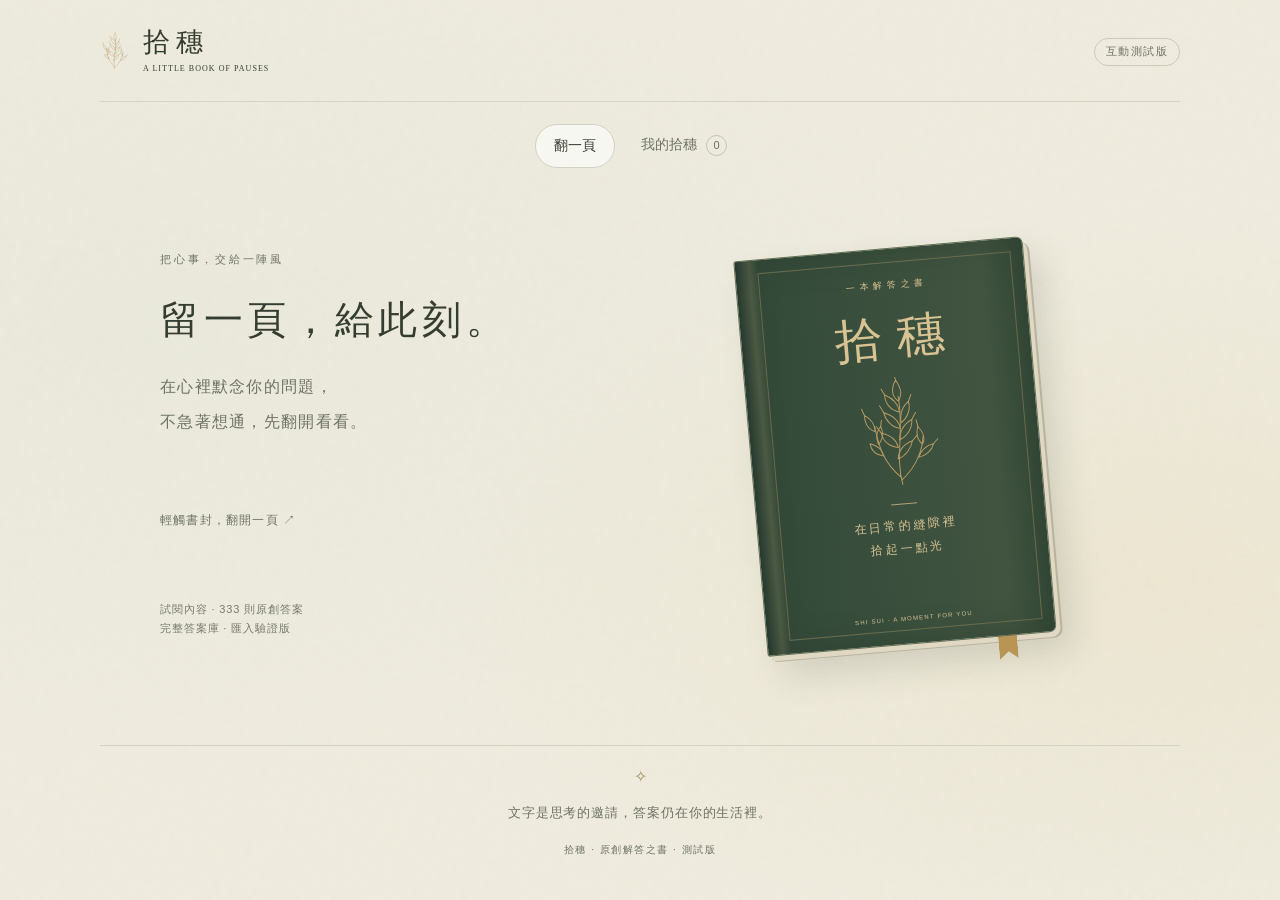
==== index.html @ 454f857f "Add tested 333-answer 拾穗 website and regression tests" ====
<!doctype html>
<html lang="zh-Hant-TW"><head><meta charset="utf-8"><meta name="viewport" content="width=device-width,initial-scale=1,viewport-fit=cover"><meta name="theme-color" content="#efecdf"><meta name="description" content="拾穗，一本留給此刻的解答之書。"><title>拾穗｜留一頁，給此刻</title><link rel="icon" href="wheat.svg" type="image/svg+xml"><link rel="stylesheet" href="style.css"><script defer src="engine.js"></script><script defer src="app.js"></script></head>
<body>
<header><a class="brand" href="#read" aria-label="拾穗首頁"><img src="wheat.svg" alt="" width="29" height="42"><span>拾穗<small>A LITTLE BOOK OF PAUSES</small></span></a><span class="edition">互動測試版</span></header>
<nav aria-label="主要導覽"><a href="#read" id="nav-read" aria-current="page">翻一頁</a><a href="#saved" id="nav-saved">我的拾穗 <span id="saved-count">0</span></a></nav>
<main id="main">
<section id="read-view" aria-labelledby="intro-title">
<div class="intro"><span class="eyebrow">把心事，交給一陣風</span><h1 id="intro-title">留一頁，給此刻。</h1><p>在心裡默念你的問題，<br>不急著想通，先翻開看看。</p></div>
<div id="load-error" class="notice" role="alert" hidden><p id="error-text"></p><button id="retry" class="text-button">重新讀取答案</button></div>
<div class="book-stage">
<button id="book" class="book" aria-label="翻開拾穗，隨機閱讀一頁" disabled><span class="cover"><span class="book-top">一 本 解 答 之 書</span><span class="book-title">拾穗</span><img src="wheat.svg" class="cover-wheat" alt=""><span class="book-rule"></span><span class="book-sub">在日常的縫隙裡<br>拾起一點光</span><span class="book-bottom">SHI SUI · A MOMENT FOR YOU</span></span><span class="ribbon" aria-hidden="true"></span></button>
<article id="page" class="page" hidden aria-labelledby="answer"><div class="page-top"><span>拾穗 · 此刻的一頁</span><span id="page-number"></span></div><div class="answer-body"><img src="wheat.svg" alt="" class="page-wheat"><h2 id="answer" tabindex="-1"></h2><p class="whisper">先讀這一句，也留意心裡的回聲。</p></div><button id="expand" class="expand" aria-expanded="false" aria-controls="reflection">展開哲理 <span aria-hidden="true">＋</span></button><div id="reflection" class="reflection" hidden></div><div class="page-actions"><button id="favorite" class="save-button" aria-pressed="false">收藏這一頁</button><button id="again" class="primary">再次翻頁 <span aria-hidden="true">↗</span></button></div><span class="page-fold" aria-hidden="true"></span></article>
</div><p id="book-hint" class="hint">正在整理書頁…</p><p class="sample-label">試閱內容 · <span id="data-count">—</span> 則原創答案<br><small>完整答案庫 · 匯入驗證版</small></p>
</section>
<section id="saved-view" hidden aria-labelledby="saved-title"><div class="intro"><span class="eyebrow">那些想留下的話</span><h1 id="saved-title" tabindex="-1">我的拾穗</h1><p>有些句子，值得再讀一次。</p></div><p class="storage-note">收藏只存在這個瀏覽器；清除網站資料會使收藏遺失。<br>收藏會保留當時的文字，不隨答案庫更新而改寫。</p><div id="saved-list"></div></section>
</main>
<footer><span class="footer-grain" aria-hidden="true">✧</span><p>文字是思考的邀請，答案仍在你的生活裡。</p><small>拾穗 · 原創解答之書 · 測試版</small></footer>
<div id="status" class="toast" role="status" aria-live="polite"></div><noscript>請啟用 JavaScript，才能翻頁與使用本機收藏。</noscript>
</body></html>
---- style.css ----
:root{--paper:#efecdf;--ink:#343d30;--muted:#6e7364;--olive:#394a3b;--gold:#ab8951;--line:#d4d3c4;--white:#fbf9f1;color-scheme:light}*{box-sizing:border-box}body{margin:0;background:radial-gradient(ellipse at 12% 36%,#dfe4d550,transparent 55%),radial-gradient(ellipse at 90% 65%,#e6d7ad40,transparent 45%),var(--paper);color:var(--ink);font-family:-apple-system,BlinkMacSystemFont,"PingFang TC","Microsoft JhengHei",sans-serif;font-size:16px;line-height:1.8;-webkit-text-size-adjust:100%;min-height:100vh;min-height:100svh;padding:0 max(20px,env(safe-area-inset-right)) env(safe-area-inset-bottom) max(20px,env(safe-area-inset-left))}body:before{content:"";position:fixed;inset:0;pointer-events:none;opacity:.15;background-image:url("data:image/svg+xml,%3Csvg viewBox='0 0 180 180' xmlns='http://www.w3.org/2000/svg'%3E%3Cfilter id='n'%3E%3CfeTurbulence type='fractalNoise' baseFrequency='.65' numOctaves='3' stitchTiles='stitch'/%3E%3C/filter%3E%3Cpath fill='%236c654d' filter='url(%23n)' opacity='.2' d='M0 0h180v180H0z'/%3E%3C/svg%3E")}header{max-width:1080px;margin:auto;display:flex;justify-content:space-between;align-items:center;padding:25px 0 23px;border-bottom:1px solid var(--line);position:relative}.brand{display:flex;align-items:center;gap:14px;text-decoration:none;color:var(--ink)}.brand>span{font-family:"Songti TC","Noto Serif TC",serif;font-size:27px;letter-spacing:.23em;line-height:1.3}.brand small{display:block;font:8px/2.3 Georgia,serif;letter-spacing:.13em}.edition{font-size:11px;letter-spacing:.13em;color:var(--muted);border:1px solid #c9caba;padding:3px 11px;border-radius:20px}nav{display:flex;justify-content:center;gap:8px;margin:22px auto 0;position:relative}nav a{color:var(--muted);text-decoration:none;min-height:44px;padding:8px 18px;font-size:14px;border-radius:30px}nav a[aria-current="page"]{color:var(--ink);background:#fff9;border:1px solid #d0d2c4}#saved-count{font-size:11px;display:inline-grid;place-items:center;border:1px solid #bdc3b0;width:21px;height:21px;margin-left:5px;border-radius:50%}main{max-width:960px;margin:auto;position:relative}.intro{text-align:center;margin:40px 0 22px}.eyebrow{font-size:11px;letter-spacing:.25em;color:var(--muted)}h1{font-family:"Songti TC","Noto Serif TC",serif;font-size:clamp(29px,5vw,39px);font-weight:500;letter-spacing:.12em;margin:12px 0 14px}.intro p{font-size:14px;color:var(--muted);letter-spacing:.08em;margin:0}.book-stage{display:grid;place-items:center;perspective:1300px;padding:16px 0 22px;min-width:0}button{font:inherit;cursor:pointer;-webkit-tap-highlight-color:transparent;touch-action:manipulation}button:disabled{cursor:wait}button:focus-visible,a:focus-visible{outline:3px solid var(--gold);outline-offset:5px}.book{display:block;width:264px;height:360px;position:relative;border:0;padding:0;border-radius:3px 9px 9px 3px;background:#d7ceb6;box-shadow:4px 5px 0 #e0d8c3,6px 6px 0 #b8b29e,15px 20px 35px #343d3028;transform:rotate(-5deg);transition:transform .35s ease,box-shadow .35s ease;color:#d9c393;text-align:center;isolation:isolate}.cover{display:flex;align-items:center;flex-direction:column;height:100%;background:linear-gradient(90deg,#283d32 0%,#4f5d46 5%,#344a39 8%,#405440 85%,#354a38);border:1px solid #637158;border-radius:3px 7px 7px 3px;padding:24px 25px 19px 33px;box-shadow:inset 0 0 40px #0002;position:relative;z-index:1}.cover:after{content:"";position:absolute;inset:13px 12px 13px 22px;border:1px solid #b69e6b65;pointer-events:none}.book-top{font-size:9px;letter-spacing:.12em}.book-title{font-family:"Songti TC",serif;font-size:43px;font-weight:400;letter-spacing:.3em;padding-left:.3em;margin:9px 0 0;line-height:1.5}.cover-wheat{width:72px;height:98px;display:block;margin:3px auto 6px}.book-rule{width:26px;border-top:1px solid #b8a078;margin:5px auto 10px}.book-sub{font-family:"Songti TC",serif;font-size:12px;line-height:1.9;letter-spacing:.23em}.book-bottom{font-size:6px;letter-spacing:.2em;margin-top:auto;padding-top:10px}.ribbon{position:absolute;right:40px;top:98%;height:31px;width:19px;background:#b89455;clip-path:polygon(0 0,100% 0,100% 100%,50% 75%,0 100%);z-index:-1}.book:active{transform:rotate(-2deg) translateY(3px)}@media(hover:hover){.book:hover{transform:rotate(-2deg) translateY(-5px);box-shadow:4px 5px 0 #e0d8c3,6px 6px 0 #b8b29e,15px 26px 40px #343d3033}}.hint{text-align:center;color:var(--muted);font-size:12px;letter-spacing:.1em;margin:16px 0}.sample-label{text-align:center;font-size:11px;letter-spacing:.08em;color:#767b6c;margin-top:23px}.sample-label small{font-size:11px}footer{max-width:1080px;margin:40px auto 0;padding:17px 0 27px;border-top:1px solid var(--line);text-align:center;color:var(--muted);position:relative}footer p{font-family:"Songti TC",serif;font-size:13px;letter-spacing:.07em;margin:9px 0}footer small{font-size:10px;letter-spacing:.15em}.footer-grain{color:var(--gold)}.page{width:min(100%,540px);background:linear-gradient(90deg,#ddd8c44a,#fff9ed 5%,var(--white) 50%,#f1eddf);border:1px solid #d6cdb6;border-radius:3px 9px 9px 3px;padding:25px 30px 33px;box-shadow:3px 4px 0 #e8e2d0,5px 6px 0 #cfc8b5,8px 20px 35px #333b3014;position:relative;overflow-wrap:anywhere}.page-top{display:flex;justify-content:space-between;border-bottom:1px solid #dad3bf;padding-bottom:15px;font-size:10px;letter-spacing:.12em;color:#85806c}.page-wheat{height:58px;width:43px;opacity:.8}.answer-body{text-align:center;padding:25px 3px 12px}h2#answer{font-family:"Songti TC","Noto Serif TC",serif;font-weight:500;font-size:clamp(25px,5.4vw,33px);letter-spacing:.06em;line-height:1.7;margin:17px 0 24px;white-space:pre-wrap;outline:none}.whisper{font-size:11px;color:#7b7f70;margin-bottom:18px}.expand{display:flex;justify-content:space-between;width:100%;background:none;border:0;border-top:1px solid var(--line);border-bottom:1px solid var(--line);padding:13px 0;color:var(--ink);font-size:14px;min-height:48px}.expand span{color:var(--gold)}.reflection{font-family:"Songti TC",serif;font-size:17px;line-height:2.1;padding:21px 2px 8px;white-space:pre-wrap}.page-actions{display:flex;gap:10px;margin-top:24px}button.primary,.save-button,.text-button{min-height:46px;border-radius:5px;font-size:13px;padding:11px 17px;letter-spacing:.04em}.primary{background:var(--olive);color:#faf8ed;border:1px solid var(--olive)}.save-button{background:transparent;border:1px solid #bdc3ae;color:var(--ink);flex:1}.save-button[aria-pressed=true]{background:#e6eadc}.primary{flex:1}.primary:disabled{opacity:.6}.page-fold{position:absolute;right:0;top:0;border-top:19px solid #e5e0cf;border-left:19px solid transparent}.notice{border:1px solid #bbaa8c;background:#fff8e8;max-width:540px;margin:20px auto;padding:18px;text-align:center;font-size:14px}.text-button{color:var(--ink);background:#fff9;border:1px solid var(--line)}.storage-note{font-size:12px;color:var(--muted);text-align:center;margin:25px auto;max-width:540px}.saved-card{background:#f9f7ee;border:1px solid #d7d7c7;border-radius:5px;padding:20px 24px;margin-bottom:15px;overflow-wrap:anywhere}.saved-card h2{font-family:"Songti TC",serif;font-weight:500;font-size:22px;line-height:1.7;margin:8px 0}.saved-card p{font-family:"Songti TC",serif;margin:12px 0;white-space:pre-wrap}.saved-card small{font-size:11px;color:var(--muted)}.saved-card .row{display:flex;gap:12px;align-items:center;justify-content:space-between;margin-top:18px}.saved-card button{font-size:12px;padding:8px 10px;min-height:44px;background:transparent;border:1px solid #c3c8b7;border-radius:4px;color:var(--ink)}#saved-list{max-width:600px;margin:auto}.empty{text-align:center;border:1px dashed #c0c6b2;border-radius:7px;padding:35px 16px}.empty img{height:75px}.empty p{color:var(--muted);font-size:14px}.empty a{display:inline-block;color:var(--ink);padding:10px 18px;min-height:44px}.toast{position:fixed;bottom:max(20px,env(safe-area-inset-bottom));left:50%;transform:translateX(-50%);width:max-content;max-width:calc(100% - 32px);background:var(--ink);color:#fffdf4;border-radius:7px;box-shadow:0 4px 20px #0002;text-align:center;font-size:13px;z-index:20;padding:10px 18px;pointer-events:none}.toast:empty{display:none}[hidden]{display:none!important}.turning{animation:turn .46s ease both;pointer-events:none}@keyframes turn{0%{opacity:.4;transform:perspective(1200px) rotateY(-12deg) translateX(-8px)}100%{opacity:1;transform:perspective(1200px) rotateY(0) translateX(0)}}@media(min-width:850px){#read-view{display:grid;grid-template-columns:1fr 1fr;align-items:center;column-gap:60px;padding:55px 0 20px}.intro{text-align:left}#read-view .intro{grid-column:1;grid-row:1;margin:0 0 30px}#read-view .intro p{font-size:16px;line-height:2.2}#read-view .book-stage{grid-column:2;grid-row:1 / span 3;padding:25px 15px}.book{width:290px;height:397px}.cover{padding-top:28px}.cover-wheat{height:116px;width:85px}.book-title{font-size:48px}#book-hint{grid-column:1;text-align:left;margin:0}#read-view .sample-label{grid-column:1;text-align:left;margin-top:28px}#load-error{grid-column:1;grid-row:4}#saved-view .intro{text-align:center}footer{margin-top:55px}}@media(max-width:380px){body{padding-left:16px;padding-right:16px}.page{padding:20px}.edition{font-size:10px;padding:3px 8px}.brand small{font-size:7px}.book{width:245px;height:343px}.cover{padding-top:21px}.cover-wheat{height:88px}.intro{margin-top:30px}.page-actions{gap:8px}.page-actions button{padding:10px}}@media(prefers-reduced-motion:reduce){*,*:before,*:after{animation:none!important;transition:none!important}.book:hover{transform:rotate(-5deg)}}
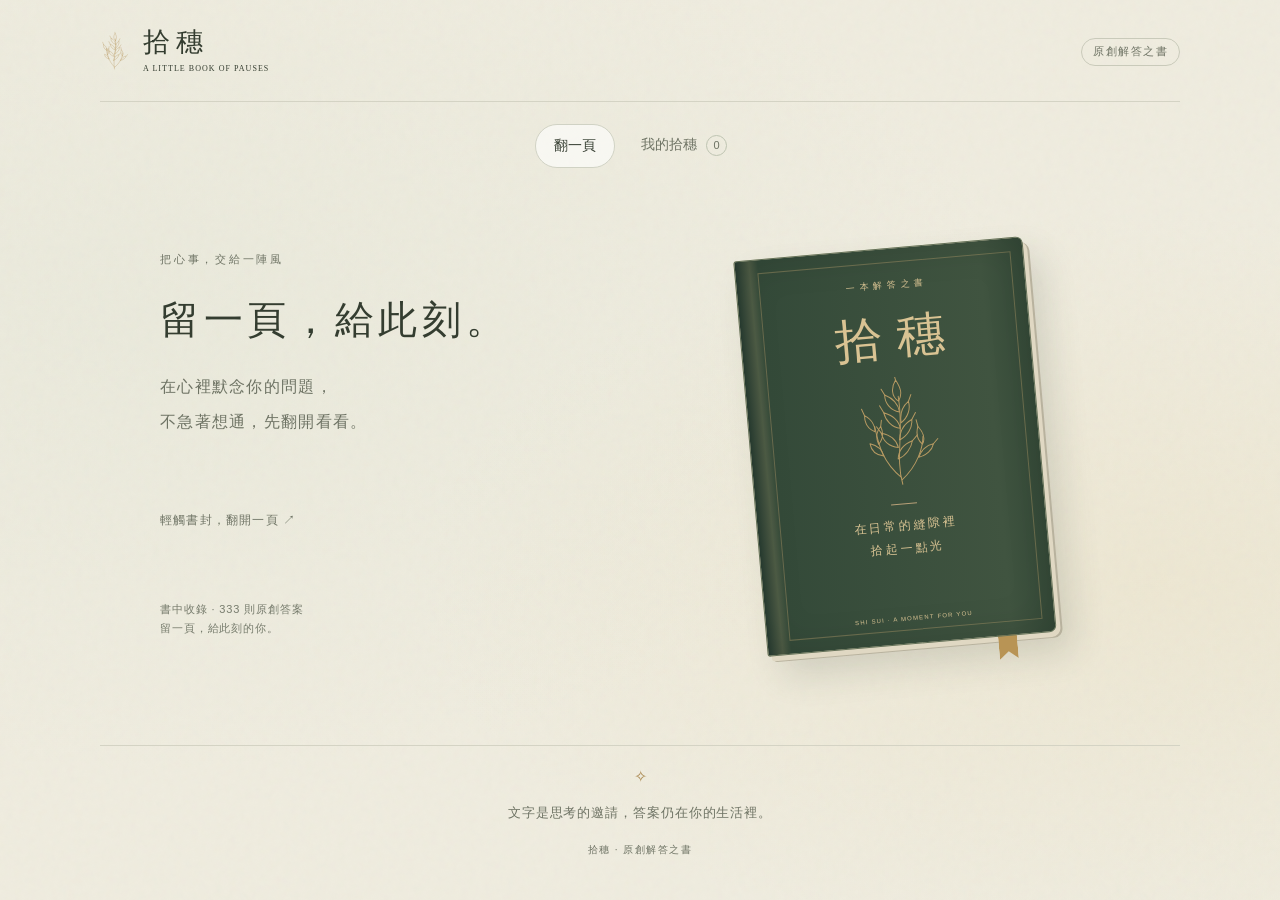
==== commit 83d0bede: "Polish release copy and keep favorite button concise on mobile" ====
--- a/index.html
+++ b/index.html
@@ -1,7 +1,7 @@
 <!doctype html>
-<html lang="zh-Hant-TW"><head><meta charset="utf-8"><meta name="viewport" content="width=device-width,initial-scale=1,viewport-fit=cover"><meta name="theme-color" content="#efecdf"><meta name="description" content="拾穗，一本留給此刻的解答之書。"><title>拾穗｜留一頁，給此刻</title><link rel="icon" href="wheat.svg" type="image/svg+xml"><link rel="stylesheet" href="style.css"><script defer src="engine.js"></script><script defer src="app.js"></script></head>
+<html lang="zh-Hant-TW"><head><meta charset="utf-8"><meta name="viewport" content="width=device-width,initial-scale=1,viewport-fit=cover"><meta name="theme-color" content="#efecdf"><meta name="description" content="拾穗，一本留給此刻的解答之書。"><title>拾穗｜留一頁，給此刻</title><link rel="icon" href="wheat.svg" type="image/svg+xml"><link rel="stylesheet" href="style.css?v=1.0.0"><script defer src="engine.js"></script><script defer src="app.js?v=1.0.0"></script></head>
 <body>
-<header><a class="brand" href="#read" aria-label="拾穗首頁"><img src="wheat.svg" alt="" width="29" height="42"><span>拾穗<small>A LITTLE BOOK OF PAUSES</small></span></a><span class="edition">互動測試版</span></header>
+<header><a class="brand" href="#read" aria-label="拾穗首頁"><img src="wheat.svg" alt="" width="29" height="42"><span>拾穗<small>A LITTLE BOOK OF PAUSES</small></span></a><span class="edition">原創解答之書</span></header>
 <nav aria-label="主要導覽"><a href="#read" id="nav-read" aria-current="page">翻一頁</a><a href="#saved" id="nav-saved">我的拾穗 <span id="saved-count">0</span></a></nav>
 <main id="main">
 <section id="read-view" aria-labelledby="intro-title">
@@ -10,10 +10,10 @@
 <div class="book-stage">
 <button id="book" class="book" aria-label="翻開拾穗，隨機閱讀一頁" disabled><span class="cover"><span class="book-top">一 本 解 答 之 書</span><span class="book-title">拾穗</span><img src="wheat.svg" class="cover-wheat" alt=""><span class="book-rule"></span><span class="book-sub">在日常的縫隙裡<br>拾起一點光</span><span class="book-bottom">SHI SUI · A MOMENT FOR YOU</span></span><span class="ribbon" aria-hidden="true"></span></button>
 <article id="page" class="page" hidden aria-labelledby="answer"><div class="page-top"><span>拾穗 · 此刻的一頁</span><span id="page-number"></span></div><div class="answer-body"><img src="wheat.svg" alt="" class="page-wheat"><h2 id="answer" tabindex="-1"></h2><p class="whisper">先讀這一句，也留意心裡的回聲。</p></div><button id="expand" class="expand" aria-expanded="false" aria-controls="reflection">展開哲理 <span aria-hidden="true">＋</span></button><div id="reflection" class="reflection" hidden></div><div class="page-actions"><button id="favorite" class="save-button" aria-pressed="false">收藏這一頁</button><button id="again" class="primary">再次翻頁 <span aria-hidden="true">↗</span></button></div><span class="page-fold" aria-hidden="true"></span></article>
-</div><p id="book-hint" class="hint">正在整理書頁…</p><p class="sample-label">試閱內容 · <span id="data-count">—</span> 則原創答案<br><small>完整答案庫 · 匯入驗證版</small></p>
+</div><p id="book-hint" class="hint">正在整理書頁…</p><p class="sample-label">書中收錄 · <span id="data-count">—</span> 則原創答案<br><small>留一頁，給此刻的你。</small></p>
 </section>
 <section id="saved-view" hidden aria-labelledby="saved-title"><div class="intro"><span class="eyebrow">那些想留下的話</span><h1 id="saved-title" tabindex="-1">我的拾穗</h1><p>有些句子，值得再讀一次。</p></div><p class="storage-note">收藏只存在這個瀏覽器；清除網站資料會使收藏遺失。<br>收藏會保留當時的文字，不隨答案庫更新而改寫。</p><div id="saved-list"></div></section>
 </main>
-<footer><span class="footer-grain" aria-hidden="true">✧</span><p>文字是思考的邀請，答案仍在你的生活裡。</p><small>拾穗 · 原創解答之書 · 測試版</small></footer>
+<footer><span class="footer-grain" aria-hidden="true">✧</span><p>文字是思考的邀請，答案仍在你的生活裡。</p><small>拾穗 · 原創解答之書</small></footer>
 <div id="status" class="toast" role="status" aria-live="polite"></div><noscript>請啟用 JavaScript，才能翻頁與使用本機收藏。</noscript>
 </body></html>
--- a/style.css
+++ b/style.css
@@ -1 +1,3 @@
 :root{--paper:#efecdf;--ink:#343d30;--muted:#6e7364;--olive:#394a3b;--gold:#ab8951;--line:#d4d3c4;--white:#fbf9f1;color-scheme:light}*{box-sizing:border-box}body{margin:0;background:radial-gradient(ellipse at 12% 36%,#dfe4d550,transparent 55%),radial-gradient(ellipse at 90% 65%,#e6d7ad40,transparent 45%),var(--paper);color:var(--ink);font-family:-apple-system,BlinkMacSystemFont,"PingFang TC","Microsoft JhengHei",sans-serif;font-size:16px;line-height:1.8;-webkit-text-size-adjust:100%;min-height:100vh;min-height:100svh;padding:0 max(20px,env(safe-area-inset-right)) env(safe-area-inset-bottom) max(20px,env(safe-area-inset-left))}body:before{content:"";position:fixed;inset:0;pointer-events:none;opacity:.15;background-image:url("data:image/svg+xml,%3Csvg viewBox='0 0 180 180' xmlns='http://www.w3.org/2000/svg'%3E%3Cfilter id='n'%3E%3CfeTurbulence type='fractalNoise' baseFrequency='.65' numOctaves='3' stitchTiles='stitch'/%3E%3C/filter%3E%3Cpath fill='%236c654d' filter='url(%23n)' opacity='.2' d='M0 0h180v180H0z'/%3E%3C/svg%3E")}header{max-width:1080px;margin:auto;display:flex;justify-content:space-between;align-items:center;padding:25px 0 23px;border-bottom:1px solid var(--line);position:relative}.brand{display:flex;align-items:center;gap:14px;text-decoration:none;color:var(--ink)}.brand>span{font-family:"Songti TC","Noto Serif TC",serif;font-size:27px;letter-spacing:.23em;line-height:1.3}.brand small{display:block;font:8px/2.3 Georgia,serif;letter-spacing:.13em}.edition{font-size:11px;letter-spacing:.13em;color:var(--muted);border:1px solid #c9caba;padding:3px 11px;border-radius:20px}nav{display:flex;justify-content:center;gap:8px;margin:22px auto 0;position:relative}nav a{color:var(--muted);text-decoration:none;min-height:44px;padding:8px 18px;font-size:14px;border-radius:30px}nav a[aria-current="page"]{color:var(--ink);background:#fff9;border:1px solid #d0d2c4}#saved-count{font-size:11px;display:inline-grid;place-items:center;border:1px solid #bdc3b0;width:21px;height:21px;margin-left:5px;border-radius:50%}main{max-width:960px;margin:auto;position:relative}.intro{text-align:center;margin:40px 0 22px}.eyebrow{font-size:11px;letter-spacing:.25em;color:var(--muted)}h1{font-family:"Songti TC","Noto Serif TC",serif;font-size:clamp(29px,5vw,39px);font-weight:500;letter-spacing:.12em;margin:12px 0 14px}.intro p{font-size:14px;color:var(--muted);letter-spacing:.08em;margin:0}.book-stage{display:grid;place-items:center;perspective:1300px;padding:16px 0 22px;min-width:0}button{font:inherit;cursor:pointer;-webkit-tap-highlight-color:transparent;touch-action:manipulation}button:disabled{cursor:wait}button:focus-visible,a:focus-visible{outline:3px solid var(--gold);outline-offset:5px}.book{display:block;width:264px;height:360px;position:relative;border:0;padding:0;border-radius:3px 9px 9px 3px;background:#d7ceb6;box-shadow:4px 5px 0 #e0d8c3,6px 6px 0 #b8b29e,15px 20px 35px #343d3028;transform:rotate(-5deg);transition:transform .35s ease,box-shadow .35s ease;color:#d9c393;text-align:center;isolation:isolate}.cover{display:flex;align-items:center;flex-direction:column;height:100%;background:linear-gradient(90deg,#283d32 0%,#4f5d46 5%,#344a39 8%,#405440 85%,#354a38);border:1px solid #637158;border-radius:3px 7px 7px 3px;padding:24px 25px 19px 33px;box-shadow:inset 0 0 40px #0002;position:relative;z-index:1}.cover:after{content:"";position:absolute;inset:13px 12px 13px 22px;border:1px solid #b69e6b65;pointer-events:none}.book-top{font-size:9px;letter-spacing:.12em}.book-title{font-family:"Songti TC",serif;font-size:43px;font-weight:400;letter-spacing:.3em;padding-left:.3em;margin:9px 0 0;line-height:1.5}.cover-wheat{width:72px;height:98px;display:block;margin:3px auto 6px}.book-rule{width:26px;border-top:1px solid #b8a078;margin:5px auto 10px}.book-sub{font-family:"Songti TC",serif;font-size:12px;line-height:1.9;letter-spacing:.23em}.book-bottom{font-size:6px;letter-spacing:.2em;margin-top:auto;padding-top:10px}.ribbon{position:absolute;right:40px;top:98%;height:31px;width:19px;background:#b89455;clip-path:polygon(0 0,100% 0,100% 100%,50% 75%,0 100%);z-index:-1}.book:active{transform:rotate(-2deg) translateY(3px)}@media(hover:hover){.book:hover{transform:rotate(-2deg) translateY(-5px);box-shadow:4px 5px 0 #e0d8c3,6px 6px 0 #b8b29e,15px 26px 40px #343d3033}}.hint{text-align:center;color:var(--muted);font-size:12px;letter-spacing:.1em;margin:16px 0}.sample-label{text-align:center;font-size:11px;letter-spacing:.08em;color:#767b6c;margin-top:23px}.sample-label small{font-size:11px}footer{max-width:1080px;margin:40px auto 0;padding:17px 0 27px;border-top:1px solid var(--line);text-align:center;color:var(--muted);position:relative}footer p{font-family:"Songti TC",serif;font-size:13px;letter-spacing:.07em;margin:9px 0}footer small{font-size:10px;letter-spacing:.15em}.footer-grain{color:var(--gold)}.page{width:min(100%,540px);background:linear-gradient(90deg,#ddd8c44a,#fff9ed 5%,var(--white) 50%,#f1eddf);border:1px solid #d6cdb6;border-radius:3px 9px 9px 3px;padding:25px 30px 33px;box-shadow:3px 4px 0 #e8e2d0,5px 6px 0 #cfc8b5,8px 20px 35px #333b3014;position:relative;overflow-wrap:anywhere}.page-top{display:flex;justify-content:space-between;border-bottom:1px solid #dad3bf;padding-bottom:15px;font-size:10px;letter-spacing:.12em;color:#85806c}.page-wheat{height:58px;width:43px;opacity:.8}.answer-body{text-align:center;padding:25px 3px 12px}h2#answer{font-family:"Songti TC","Noto Serif TC",serif;font-weight:500;font-size:clamp(25px,5.4vw,33px);letter-spacing:.06em;line-height:1.7;margin:17px 0 24px;white-space:pre-wrap;outline:none}.whisper{font-size:11px;color:#7b7f70;margin-bottom:18px}.expand{display:flex;justify-content:space-between;width:100%;background:none;border:0;border-top:1px solid var(--line);border-bottom:1px solid var(--line);padding:13px 0;color:var(--ink);font-size:14px;min-height:48px}.expand span{color:var(--gold)}.reflection{font-family:"Songti TC",serif;font-size:17px;line-height:2.1;padding:21px 2px 8px;white-space:pre-wrap}.page-actions{display:flex;gap:10px;margin-top:24px}button.primary,.save-button,.text-button{min-height:46px;border-radius:5px;font-size:13px;padding:11px 17px;letter-spacing:.04em}.primary{background:var(--olive);color:#faf8ed;border:1px solid var(--olive)}.save-button{background:transparent;border:1px solid #bdc3ae;color:var(--ink);flex:1}.save-button[aria-pressed=true]{background:#e6eadc}.primary{flex:1}.primary:disabled{opacity:.6}.page-fold{position:absolute;right:0;top:0;border-top:19px solid #e5e0cf;border-left:19px solid transparent}.notice{border:1px solid #bbaa8c;background:#fff8e8;max-width:540px;margin:20px auto;padding:18px;text-align:center;font-size:14px}.text-button{color:var(--ink);background:#fff9;border:1px solid var(--line)}.storage-note{font-size:12px;color:var(--muted);text-align:center;margin:25px auto;max-width:540px}.saved-card{background:#f9f7ee;border:1px solid #d7d7c7;border-radius:5px;padding:20px 24px;margin-bottom:15px;overflow-wrap:anywhere}.saved-card h2{font-family:"Songti TC",serif;font-weight:500;font-size:22px;line-height:1.7;margin:8px 0}.saved-card p{font-family:"Songti TC",serif;margin:12px 0;white-space:pre-wrap}.saved-card small{font-size:11px;color:var(--muted)}.saved-card .row{display:flex;gap:12px;align-items:center;justify-content:space-between;margin-top:18px}.saved-card button{font-size:12px;padding:8px 10px;min-height:44px;background:transparent;border:1px solid #c3c8b7;border-radius:4px;color:var(--ink)}#saved-list{max-width:600px;margin:auto}.empty{text-align:center;border:1px dashed #c0c6b2;border-radius:7px;padding:35px 16px}.empty img{height:75px}.empty p{color:var(--muted);font-size:14px}.empty a{display:inline-block;color:var(--ink);padding:10px 18px;min-height:44px}.toast{position:fixed;bottom:max(20px,env(safe-area-inset-bottom));left:50%;transform:translateX(-50%);width:max-content;max-width:calc(100% - 32px);background:var(--ink);color:#fffdf4;border-radius:7px;box-shadow:0 4px 20px #0002;text-align:center;font-size:13px;z-index:20;padding:10px 18px;pointer-events:none}.toast:empty{display:none}[hidden]{display:none!important}.turning{animation:turn .46s ease both;pointer-events:none}@keyframes turn{0%{opacity:.4;transform:perspective(1200px) rotateY(-12deg) translateX(-8px)}100%{opacity:1;transform:perspective(1200px) rotateY(0) translateX(0)}}@media(min-width:850px){#read-view{display:grid;grid-template-columns:1fr 1fr;align-items:center;column-gap:60px;padding:55px 0 20px}.intro{text-align:left}#read-view .intro{grid-column:1;grid-row:1;margin:0 0 30px}#read-view .intro p{font-size:16px;line-height:2.2}#read-view .book-stage{grid-column:2;grid-row:1 / span 3;padding:25px 15px}.book{width:290px;height:397px}.cover{padding-top:28px}.cover-wheat{height:116px;width:85px}.book-title{font-size:48px}#book-hint{grid-column:1;text-align:left;margin:0}#read-view .sample-label{grid-column:1;text-align:left;margin-top:28px}#load-error{grid-column:1;grid-row:4}#saved-view .intro{text-align:center}footer{margin-top:55px}}@media(max-width:380px){body{padding-left:16px;padding-right:16px}.page{padding:20px}.edition{font-size:10px;padding:3px 8px}.brand small{font-size:7px}.book{width:245px;height:343px}.cover{padding-top:21px}.cover-wheat{height:88px}.intro{margin-top:30px}.page-actions{gap:8px}.page-actions button{padding:10px}}@media(prefers-reduced-motion:reduce){*,*:before,*:after{animation:none!important;transition:none!important}.book:hover{transform:rotate(-5deg)}}
+
+.save-button{white-space:nowrap}
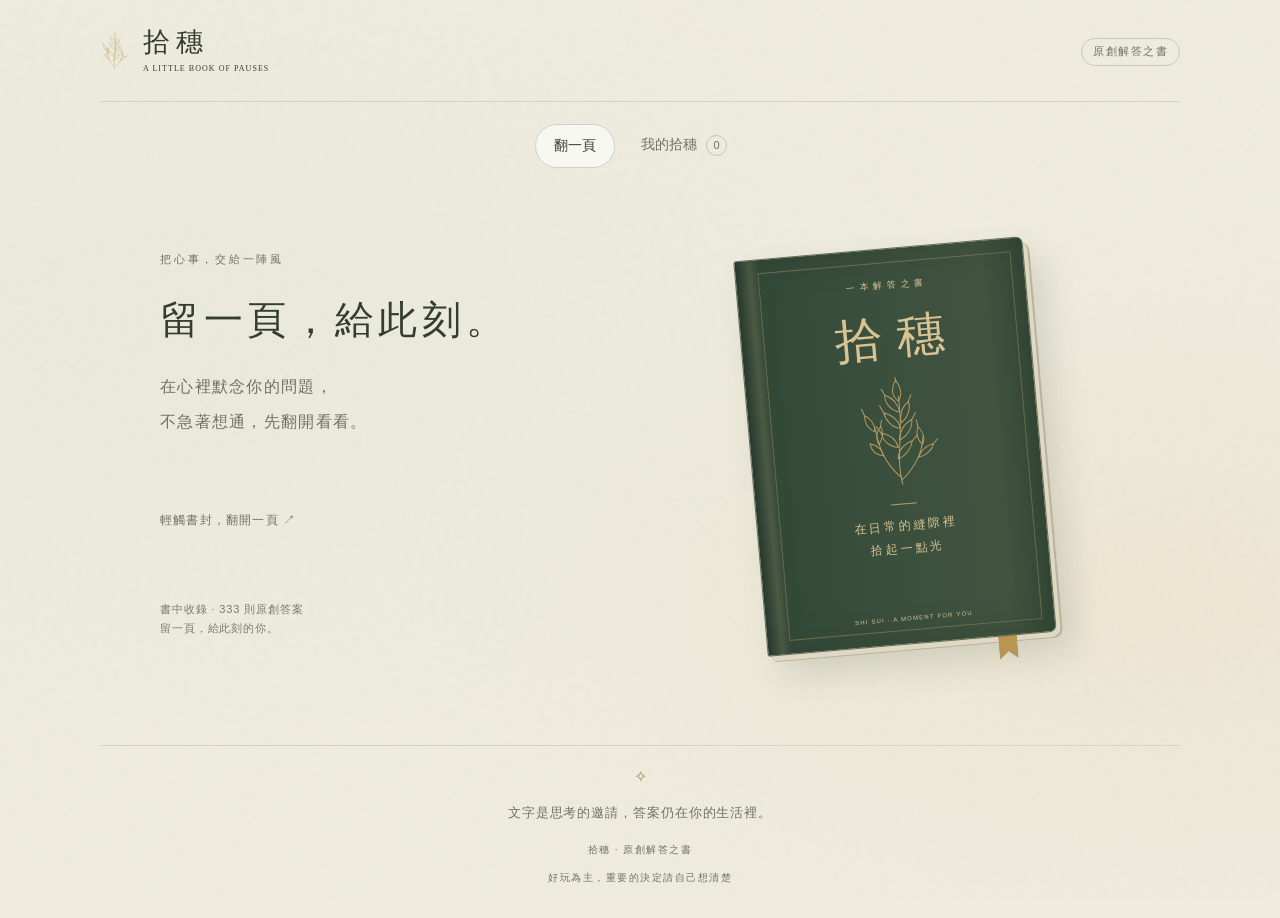
==== commit 54fed5e9: "Import revised 333 answers and add subtle footer reminder" ====
--- a/index.html
+++ b/index.html
@@ -14,6 +14,6 @@
 </section>
 <section id="saved-view" hidden aria-labelledby="saved-title"><div class="intro"><span class="eyebrow">那些想留下的話</span><h1 id="saved-title" tabindex="-1">我的拾穗</h1><p>有些句子，值得再讀一次。</p></div><p class="storage-note">收藏只存在這個瀏覽器；清除網站資料會使收藏遺失。<br>收藏會保留當時的文字，不隨答案庫更新而改寫。</p><div id="saved-list"></div></section>
 </main>
-<footer><span class="footer-grain" aria-hidden="true">✧</span><p>文字是思考的邀請，答案仍在你的生活裡。</p><small>拾穗 · 原創解答之書</small></footer>
+<footer><span class="footer-grain" aria-hidden="true">✧</span><p>文字是思考的邀請，答案仍在你的生活裡。</p><small>拾穗 · 原創解答之書</small><br><small>好玩為主，重要的決定請自己想清楚</small></footer>
 <div id="status" class="toast" role="status" aria-live="polite"></div><noscript>請啟用 JavaScript，才能翻頁與使用本機收藏。</noscript>
 </body></html>
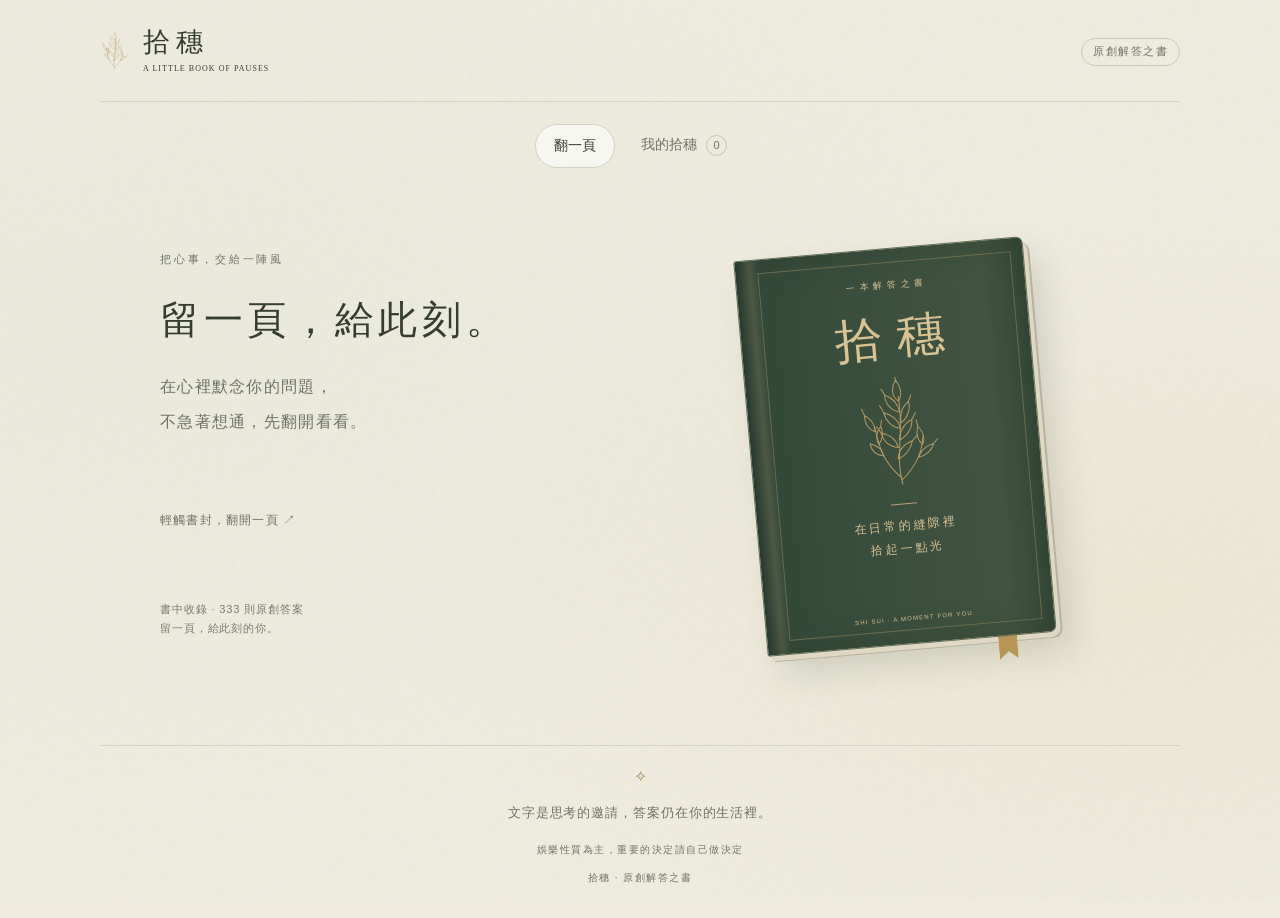
==== commit 4571f307: "Adjust footer reminder wording and place site credit last" ====
--- a/index.html
+++ b/index.html
@@ -14,6 +14,6 @@
 </section>
 <section id="saved-view" hidden aria-labelledby="saved-title"><div class="intro"><span class="eyebrow">那些想留下的話</span><h1 id="saved-title" tabindex="-1">我的拾穗</h1><p>有些句子，值得再讀一次。</p></div><p class="storage-note">收藏只存在這個瀏覽器；清除網站資料會使收藏遺失。<br>收藏會保留當時的文字，不隨答案庫更新而改寫。</p><div id="saved-list"></div></section>
 </main>
-<footer><span class="footer-grain" aria-hidden="true">✧</span><p>文字是思考的邀請，答案仍在你的生活裡。</p><small>拾穗 · 原創解答之書</small><br><small>好玩為主，重要的決定請自己想清楚</small></footer>
+<footer><span class="footer-grain" aria-hidden="true">✧</span><p>文字是思考的邀請，答案仍在你的生活裡。</p><small>娛樂性質為主，重要的決定請自己做決定</small><br><small>拾穗 · 原創解答之書</small></footer>
 <div id="status" class="toast" role="status" aria-live="polite"></div><noscript>請啟用 JavaScript，才能翻頁與使用本機收藏。</noscript>
 </body></html>
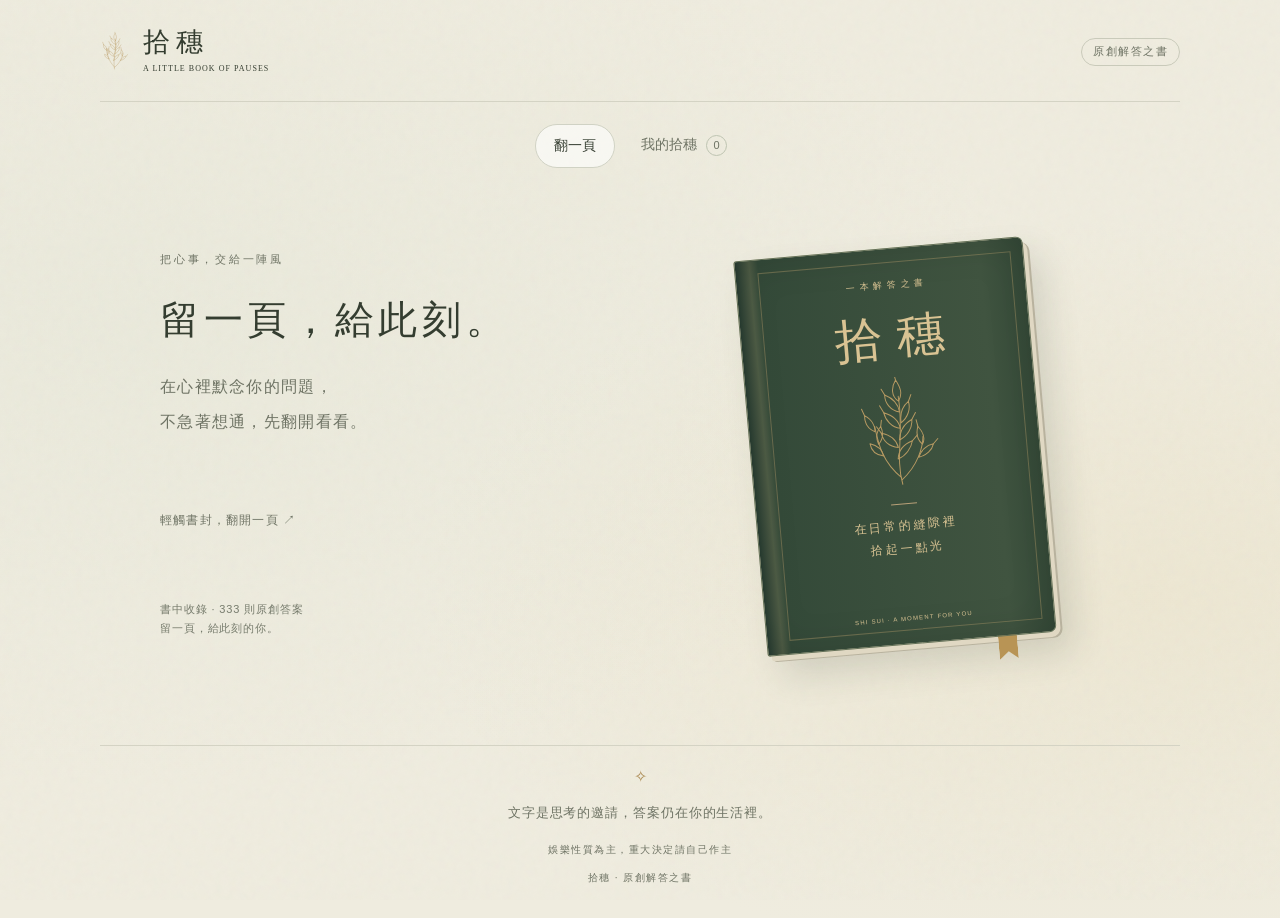
==== commit f6a714d2: "Refine footer wording about important decisions" ====
--- a/index.html
+++ b/index.html
@@ -14,6 +14,6 @@
 </section>
 <section id="saved-view" hidden aria-labelledby="saved-title"><div class="intro"><span class="eyebrow">那些想留下的話</span><h1 id="saved-title" tabindex="-1">我的拾穗</h1><p>有些句子，值得再讀一次。</p></div><p class="storage-note">收藏只存在這個瀏覽器；清除網站資料會使收藏遺失。<br>收藏會保留當時的文字，不隨答案庫更新而改寫。</p><div id="saved-list"></div></section>
 </main>
-<footer><span class="footer-grain" aria-hidden="true">✧</span><p>文字是思考的邀請，答案仍在你的生活裡。</p><small>娛樂性質為主，重要的決定請自己做決定</small><br><small>拾穗 · 原創解答之書</small></footer>
+<footer><span class="footer-grain" aria-hidden="true">✧</span><p>文字是思考的邀請，答案仍在你的生活裡。</p><small>娛樂性質為主，重大決定請自己作主</small><br><small>拾穗 · 原創解答之書</small></footer>
 <div id="status" class="toast" role="status" aria-live="polite"></div><noscript>請啟用 JavaScript，才能翻頁與使用本機收藏。</noscript>
 </body></html>
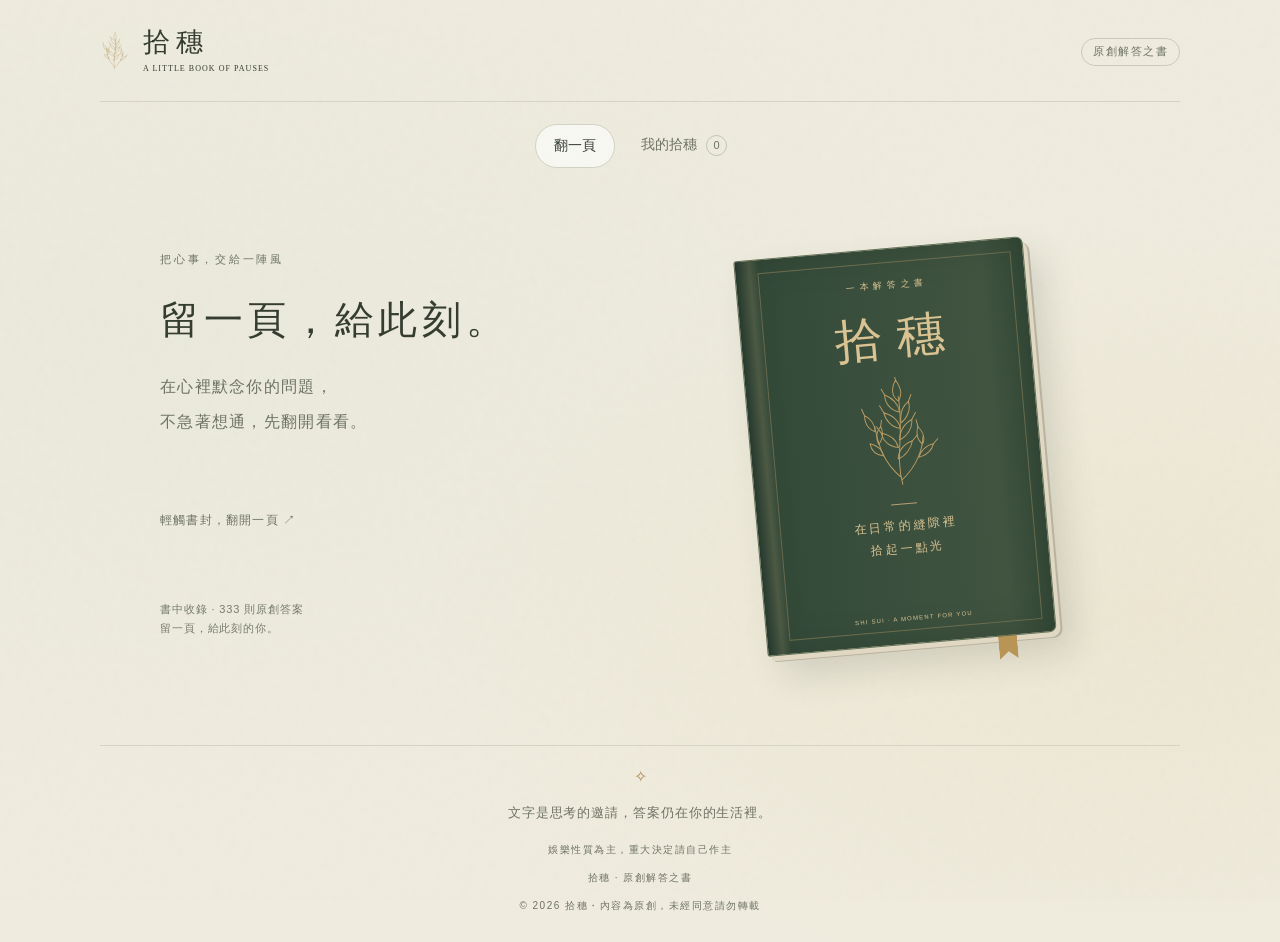
==== commit 61972ebc: "Add a copyright notice to the footer and README Co-Authored-By: Claude Opus 5.5 <noreply@anthropic.c" ====
--- a/index.html
+++ b/index.html
@@ -14,6 +14,7 @@
 </section>
 <section id="saved-view" hidden aria-labelledby="saved-title"><div class="intro"><span class="eyebrow">那些想留下的話</span><h1 id="saved-title" tabindex="-1">我的拾穗</h1><p>有些句子，值得再讀一次。</p></div><p class="storage-note">收藏只存在這個瀏覽器；清除網站資料會使收藏遺失。<br>收藏會保留當時的文字，不隨答案庫更新而改寫。</p><div id="saved-list"></div></section>
 </main>
-<footer><span class="footer-grain" aria-hidden="true">✧</span><p>文字是思考的邀請，答案仍在你的生活裡。</p><small>娛樂性質為主，重大決定請自己作主</small><br><small>拾穗 · 原創解答之書</small></footer>
+<footer><span class="footer-grain" aria-hidden="true">✧</span><p>文字是思考的邀請，答案仍在你的生活裡。</p><small>娛樂性質為主，重大決定請自己作主</small><br><small>拾穗 · 原創解答之書</small><small id="usage" class="usage" hidden></small><small class="copyright">© 2026 拾穗・內容為原創，未經同意請勿轉載</small></footer>
 <div id="status" class="toast" role="status" aria-live="polite"></div><noscript>請啟用 JavaScript，才能翻頁與使用本機收藏。</noscript>
+<script data-goatcounter="https://imqingstone.goatcounter.com/count" async src="https://gc.zgo.at/count.js"></script>
 </body></html>
--- a/style.css
+++ b/style.css
@@ -1,3 +1,4 @@
 :root{--paper:#efecdf;--ink:#343d30;--muted:#6e7364;--olive:#394a3b;--gold:#ab8951;--line:#d4d3c4;--white:#fbf9f1;color-scheme:light}*{box-sizing:border-box}body{margin:0;background:radial-gradient(ellipse at 12% 36%,#dfe4d550,transparent 55%),radial-gradient(ellipse at 90% 65%,#e6d7ad40,transparent 45%),var(--paper);color:var(--ink);font-family:-apple-system,BlinkMacSystemFont,"PingFang TC","Microsoft JhengHei",sans-serif;font-size:16px;line-height:1.8;-webkit-text-size-adjust:100%;min-height:100vh;min-height:100svh;padding:0 max(20px,env(safe-area-inset-right)) env(safe-area-inset-bottom) max(20px,env(safe-area-inset-left))}body:before{content:"";position:fixed;inset:0;pointer-events:none;opacity:.15;background-image:url("data:image/svg+xml,%3Csvg viewBox='0 0 180 180' xmlns='http://www.w3.org/2000/svg'%3E%3Cfilter id='n'%3E%3CfeTurbulence type='fractalNoise' baseFrequency='.65' numOctaves='3' stitchTiles='stitch'/%3E%3C/filter%3E%3Cpath fill='%236c654d' filter='url(%23n)' opacity='.2' d='M0 0h180v180H0z'/%3E%3C/svg%3E")}header{max-width:1080px;margin:auto;display:flex;justify-content:space-between;align-items:center;padding:25px 0 23px;border-bottom:1px solid var(--line);position:relative}.brand{display:flex;align-items:center;gap:14px;text-decoration:none;color:var(--ink)}.brand>span{font-family:"Songti TC","Noto Serif TC",serif;font-size:27px;letter-spacing:.23em;line-height:1.3}.brand small{display:block;font:8px/2.3 Georgia,serif;letter-spacing:.13em}.edition{font-size:11px;letter-spacing:.13em;color:var(--muted);border:1px solid #c9caba;padding:3px 11px;border-radius:20px}nav{display:flex;justify-content:center;gap:8px;margin:22px auto 0;position:relative}nav a{color:var(--muted);text-decoration:none;min-height:44px;padding:8px 18px;font-size:14px;border-radius:30px}nav a[aria-current="page"]{color:var(--ink);background:#fff9;border:1px solid #d0d2c4}#saved-count{font-size:11px;display:inline-grid;place-items:center;border:1px solid #bdc3b0;width:21px;height:21px;margin-left:5px;border-radius:50%}main{max-width:960px;margin:auto;position:relative}.intro{text-align:center;margin:40px 0 22px}.eyebrow{font-size:11px;letter-spacing:.25em;color:var(--muted)}h1{font-family:"Songti TC","Noto Serif TC",serif;font-size:clamp(29px,5vw,39px);font-weight:500;letter-spacing:.12em;margin:12px 0 14px}.intro p{font-size:14px;color:var(--muted);letter-spacing:.08em;margin:0}.book-stage{display:grid;place-items:center;perspective:1300px;padding:16px 0 22px;min-width:0}button{font:inherit;cursor:pointer;-webkit-tap-highlight-color:transparent;touch-action:manipulation}button:disabled{cursor:wait}button:focus-visible,a:focus-visible{outline:3px solid var(--gold);outline-offset:5px}.book{display:block;width:264px;height:360px;position:relative;border:0;padding:0;border-radius:3px 9px 9px 3px;background:#d7ceb6;box-shadow:4px 5px 0 #e0d8c3,6px 6px 0 #b8b29e,15px 20px 35px #343d3028;transform:rotate(-5deg);transition:transform .35s ease,box-shadow .35s ease;color:#d9c393;text-align:center;isolation:isolate}.cover{display:flex;align-items:center;flex-direction:column;height:100%;background:linear-gradient(90deg,#283d32 0%,#4f5d46 5%,#344a39 8%,#405440 85%,#354a38);border:1px solid #637158;border-radius:3px 7px 7px 3px;padding:24px 25px 19px 33px;box-shadow:inset 0 0 40px #0002;position:relative;z-index:1}.cover:after{content:"";position:absolute;inset:13px 12px 13px 22px;border:1px solid #b69e6b65;pointer-events:none}.book-top{font-size:9px;letter-spacing:.12em}.book-title{font-family:"Songti TC",serif;font-size:43px;font-weight:400;letter-spacing:.3em;padding-left:.3em;margin:9px 0 0;line-height:1.5}.cover-wheat{width:72px;height:98px;display:block;margin:3px auto 6px}.book-rule{width:26px;border-top:1px solid #b8a078;margin:5px auto 10px}.book-sub{font-family:"Songti TC",serif;font-size:12px;line-height:1.9;letter-spacing:.23em}.book-bottom{font-size:6px;letter-spacing:.2em;margin-top:auto;padding-top:10px}.ribbon{position:absolute;right:40px;top:98%;height:31px;width:19px;background:#b89455;clip-path:polygon(0 0,100% 0,100% 100%,50% 75%,0 100%);z-index:-1}.book:active{transform:rotate(-2deg) translateY(3px)}@media(hover:hover){.book:hover{transform:rotate(-2deg) translateY(-5px);box-shadow:4px 5px 0 #e0d8c3,6px 6px 0 #b8b29e,15px 26px 40px #343d3033}}.hint{text-align:center;color:var(--muted);font-size:12px;letter-spacing:.1em;margin:16px 0}.sample-label{text-align:center;font-size:11px;letter-spacing:.08em;color:#767b6c;margin-top:23px}.sample-label small{font-size:11px}footer{max-width:1080px;margin:40px auto 0;padding:17px 0 27px;border-top:1px solid var(--line);text-align:center;color:var(--muted);position:relative}footer p{font-family:"Songti TC",serif;font-size:13px;letter-spacing:.07em;margin:9px 0}footer small{font-size:10px;letter-spacing:.15em}.footer-grain{color:var(--gold)}.page{width:min(100%,540px);background:linear-gradient(90deg,#ddd8c44a,#fff9ed 5%,var(--white) 50%,#f1eddf);border:1px solid #d6cdb6;border-radius:3px 9px 9px 3px;padding:25px 30px 33px;box-shadow:3px 4px 0 #e8e2d0,5px 6px 0 #cfc8b5,8px 20px 35px #333b3014;position:relative;overflow-wrap:anywhere}.page-top{display:flex;justify-content:space-between;border-bottom:1px solid #dad3bf;padding-bottom:15px;font-size:10px;letter-spacing:.12em;color:#85806c}.page-wheat{height:58px;width:43px;opacity:.8}.answer-body{text-align:center;padding:25px 3px 12px}h2#answer{font-family:"Songti TC","Noto Serif TC",serif;font-weight:500;font-size:clamp(25px,5.4vw,33px);letter-spacing:.06em;line-height:1.7;margin:17px 0 24px;white-space:pre-wrap;outline:none}.whisper{font-size:11px;color:#7b7f70;margin-bottom:18px}.expand{display:flex;justify-content:space-between;width:100%;background:none;border:0;border-top:1px solid var(--line);border-bottom:1px solid var(--line);padding:13px 0;color:var(--ink);font-size:14px;min-height:48px}.expand span{color:var(--gold)}.reflection{font-family:"Songti TC",serif;font-size:17px;line-height:2.1;padding:21px 2px 8px;white-space:pre-wrap}.page-actions{display:flex;gap:10px;margin-top:24px}button.primary,.save-button,.text-button{min-height:46px;border-radius:5px;font-size:13px;padding:11px 17px;letter-spacing:.04em}.primary{background:var(--olive);color:#faf8ed;border:1px solid var(--olive)}.save-button{background:transparent;border:1px solid #bdc3ae;color:var(--ink);flex:1}.save-button[aria-pressed=true]{background:#e6eadc}.primary{flex:1}.primary:disabled{opacity:.6}.page-fold{position:absolute;right:0;top:0;border-top:19px solid #e5e0cf;border-left:19px solid transparent}.notice{border:1px solid #bbaa8c;background:#fff8e8;max-width:540px;margin:20px auto;padding:18px;text-align:center;font-size:14px}.text-button{color:var(--ink);background:#fff9;border:1px solid var(--line)}.storage-note{font-size:12px;color:var(--muted);text-align:center;margin:25px auto;max-width:540px}.saved-card{background:#f9f7ee;border:1px solid #d7d7c7;border-radius:5px;padding:20px 24px;margin-bottom:15px;overflow-wrap:anywhere}.saved-card h2{font-family:"Songti TC",serif;font-weight:500;font-size:22px;line-height:1.7;margin:8px 0}.saved-card p{font-family:"Songti TC",serif;margin:12px 0;white-space:pre-wrap}.saved-card small{font-size:11px;color:var(--muted)}.saved-card .row{display:flex;gap:12px;align-items:center;justify-content:space-between;margin-top:18px}.saved-card button{font-size:12px;padding:8px 10px;min-height:44px;background:transparent;border:1px solid #c3c8b7;border-radius:4px;color:var(--ink)}#saved-list{max-width:600px;margin:auto}.empty{text-align:center;border:1px dashed #c0c6b2;border-radius:7px;padding:35px 16px}.empty img{height:75px}.empty p{color:var(--muted);font-size:14px}.empty a{display:inline-block;color:var(--ink);padding:10px 18px;min-height:44px}.toast{position:fixed;bottom:max(20px,env(safe-area-inset-bottom));left:50%;transform:translateX(-50%);width:max-content;max-width:calc(100% - 32px);background:var(--ink);color:#fffdf4;border-radius:7px;box-shadow:0 4px 20px #0002;text-align:center;font-size:13px;z-index:20;padding:10px 18px;pointer-events:none}.toast:empty{display:none}[hidden]{display:none!important}.turning{animation:turn .46s ease both;pointer-events:none}@keyframes turn{0%{opacity:.4;transform:perspective(1200px) rotateY(-12deg) translateX(-8px)}100%{opacity:1;transform:perspective(1200px) rotateY(0) translateX(0)}}@media(min-width:850px){#read-view{display:grid;grid-template-columns:1fr 1fr;align-items:center;column-gap:60px;padding:55px 0 20px}.intro{text-align:left}#read-view .intro{grid-column:1;grid-row:1;margin:0 0 30px}#read-view .intro p{font-size:16px;line-height:2.2}#read-view .book-stage{grid-column:2;grid-row:1 / span 3;padding:25px 15px}.book{width:290px;height:397px}.cover{padding-top:28px}.cover-wheat{height:116px;width:85px}.book-title{font-size:48px}#book-hint{grid-column:1;text-align:left;margin:0}#read-view .sample-label{grid-column:1;text-align:left;margin-top:28px}#load-error{grid-column:1;grid-row:4}#saved-view .intro{text-align:center}footer{margin-top:55px}}@media(max-width:380px){body{padding-left:16px;padding-right:16px}.page{padding:20px}.edition{font-size:10px;padding:3px 8px}.brand small{font-size:7px}.book{width:245px;height:343px}.cover{padding-top:21px}.cover-wheat{height:88px}.intro{margin-top:30px}.page-actions{gap:8px}.page-actions button{padding:10px}}@media(prefers-reduced-motion:reduce){*,*:before,*:after{animation:none!important;transition:none!important}.book:hover{transform:rotate(-5deg)}}
 
 .save-button{white-space:nowrap}
+.usage{display:block;margin-top:6px;font-size:12px;letter-spacing:1px}.usage[hidden]{display:none}.copyright{display:block;margin-top:6px}
